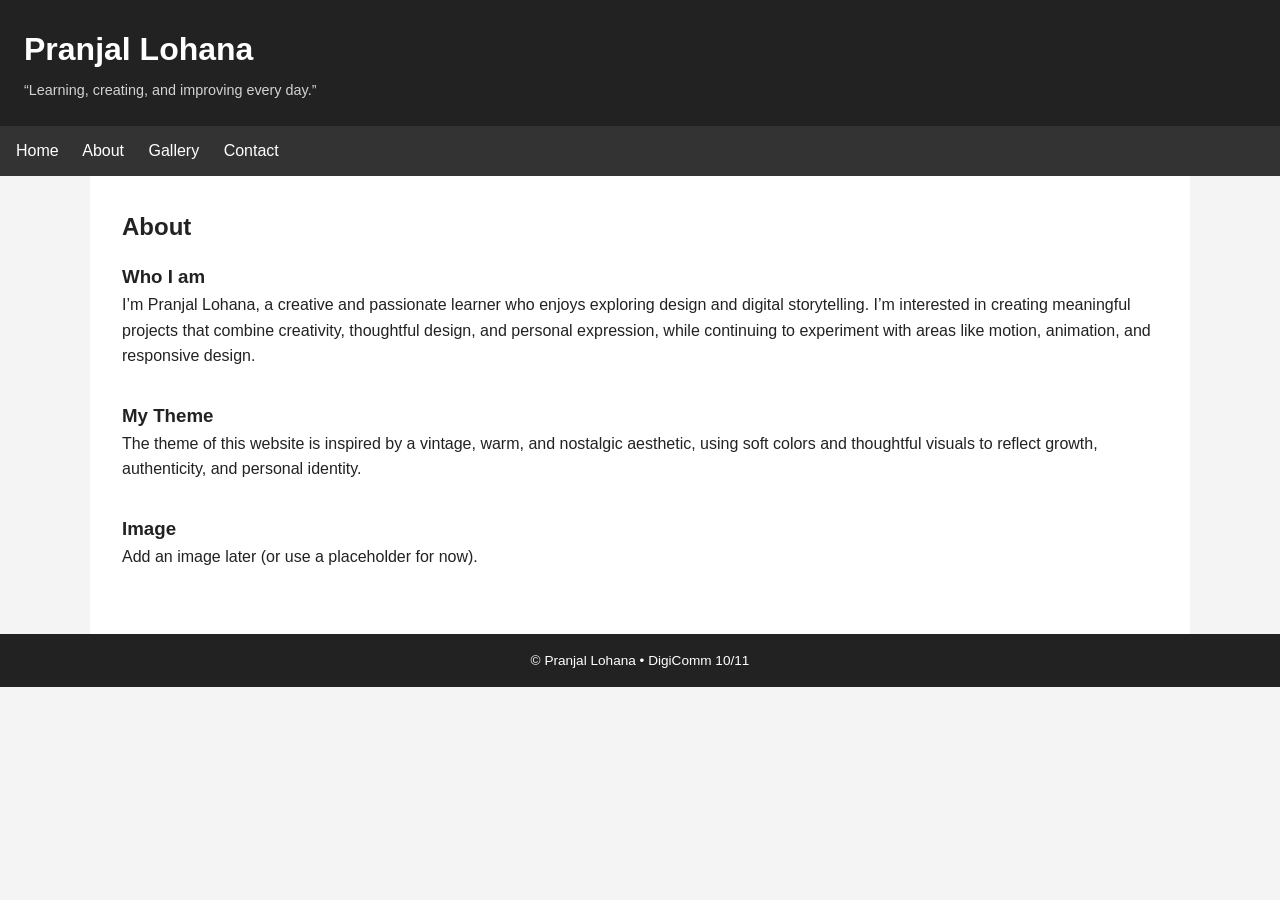
==== about.html @ 16913f79 "update file names" ====
<!doctype html>
<html lang="en">
<head>
  <meta charset="utf-8">
  <meta name="viewport" content="width=device-width, initial-scale=1">
  <title>Pranjal Lohana • About</title>

  <link rel="stylesheet" href="style.css">

</head>

<body>

  <!--
  FILE + LINK RULES (DO NOT IGNORE)
  1) Filenames must be lowercase: index.html, about.html, gallery.html OR projects.html, contact.html
  2) No spaces. No capitals. No renaming after you start.
  3) If a link doesn’t work, check spelling FIRST.
  4) Choose ONE navigation layout and use it on every page.
  -->

  <header>
    <h1>Pranjal Lohana</h1>
    <p>“Learning, creating, and improving every day.”</p>
  </header>

  <nav aria-label="Main navigation">
    <a href="index.html">Home</a>
    <a href="about.html">About</a>

    <!-- Pick ONE and delete the other everywhere -->
    <a href="gallery.html">Gallery</a>
    <!-- <a href="projects.html">Projects</a> -->

    <a href="contact.html">Contact</a>
  </nav>

  <main>
    <h2>About</h2>

    <section>
      <h3>Who I am</h3>
      <p>I’m Pranjal Lohana, a creative and passionate learner who enjoys exploring design and digital storytelling. I’m interested in creating meaningful projects that combine creativity, thoughtful design, and personal expression, while continuing to experiment with areas like motion, animation, and responsive design.</p>
    </section>

    <section>
      <h3>My Theme</h3>
      <p>The theme of this website is inspired by a vintage, warm, and nostalgic aesthetic, using soft colors and thoughtful visuals to reflect growth, authenticity, and personal identity. </p>
    </section>

    <section>
      <h3>Image</h3>
      <p>Add an image later (or use a placeholder for now).</p>
    </section>
  </main>

  <footer>
    <p>© Pranjal Lohana • DigiComm 10/11</p>
  </footer>

<script defer src="https://static.cloudflareinsights.com/beacon.min.js/vcd15cbe7772f49c399c6a5babf22c1241717689176015" integrity="sha512-ZpsOmlRQV6y907TI0dKBHq9Md29nnaEIPlkf84rnaERnq6zvWvPUqr2ft8M1aS28oN72PdrCzSjY4U6VaAw1EQ==" data-cf-beacon='{"version":"2024.11.0","token":"890e296de4ab443083747c565b7457a5","r":1,"server_timing":{"name":{"cfCacheStatus":true,"cfEdge":true,"cfExtPri":true,"cfL4":true,"cfOrigin":true,"cfSpeedBrain":true},"location_startswith":null}}' crossorigin="anonymous"></script>
</body>
</html>
---- style.css ----
/* ============================================================
   WEBSITE STYLESHEET — READ FIRST

   This file controls the look of your ENTIRE website.
   All pages (index, about, gallery, contact) use this file.

   ✔ You ARE expected to edit this file in Lesson 5.5
   ✔ Change values (fonts, colours, spacing) — not structure
   ✔ Save often and refresh your browser to see changes

   SAFE TO EDIT:
   - font-family
   - font-size
   - colors (color, background-color)
   - spacing (margin, padding)
   - borders, border-radius, box-shadow
   - hover effects

   DO NOT EDIT (yet):
   - layout structure rules
   - display: flex / grid on main layout containers
   - widths that control navigation placement
   - class or selector names

   RULES:
   - Make ONE change at a time
   - Refresh the browser after every change
   - If something breaks, undo your last change

   Need help?
   Use W3Schools:
   https://www.w3schools.com/css/

   ============================================================ */

   /* ==================================================
   GLOBAL RESET + BASE
   ================================================== */

* {
  box-sizing: border-box;
  margin: 0;
  padding: 0;
}

body {
  font-family: Arial, Helvetica, sans-serif;
  background-color: #f4f4f4;
  color: #222;
  line-height: 1.6;
}

/* ==================================================
   HEADER + TOP NAV
   ================================================== */

header {
  background-color: #222;
  color: #fff;
  padding: 1.5rem;
}

header h1 {
  margin-bottom: 0.25rem;
}

header p {
  font-size: 0.9rem;
  opacity: 0.8;
}

nav {
  background-color: #333;
  padding: 0.75rem 1rem;
}

nav a {
  color: #fff;
  text-decoration: none;
  margin-right: 1.25rem;
}

nav a:hover {
  text-decoration: underline;
}

/* ==================================================
   MAIN CONTENT
   ================================================== */

main {
  background-color: #fff;
  padding: 2rem;
  max-width: 1100px;
  margin: auto;
}

main h2 {
  margin-bottom: 1rem;
}

section {
  margin-bottom: 2rem;
}

/* ==================================================
   FOOTER
   ================================================== */

footer {
  background-color: #222;
  color: #fff;
  text-align: center;
  padding: 1rem;
  font-size: 0.85rem;
}

/* ==================================================
   STUDENT SAFE EDIT ZONE
   ==================================================
   ✔ Fonts
   ✔ Colours
   ✔ Spacing
   ✔ Nav styling
   ✖ Structural layout rules
   ================================================== */
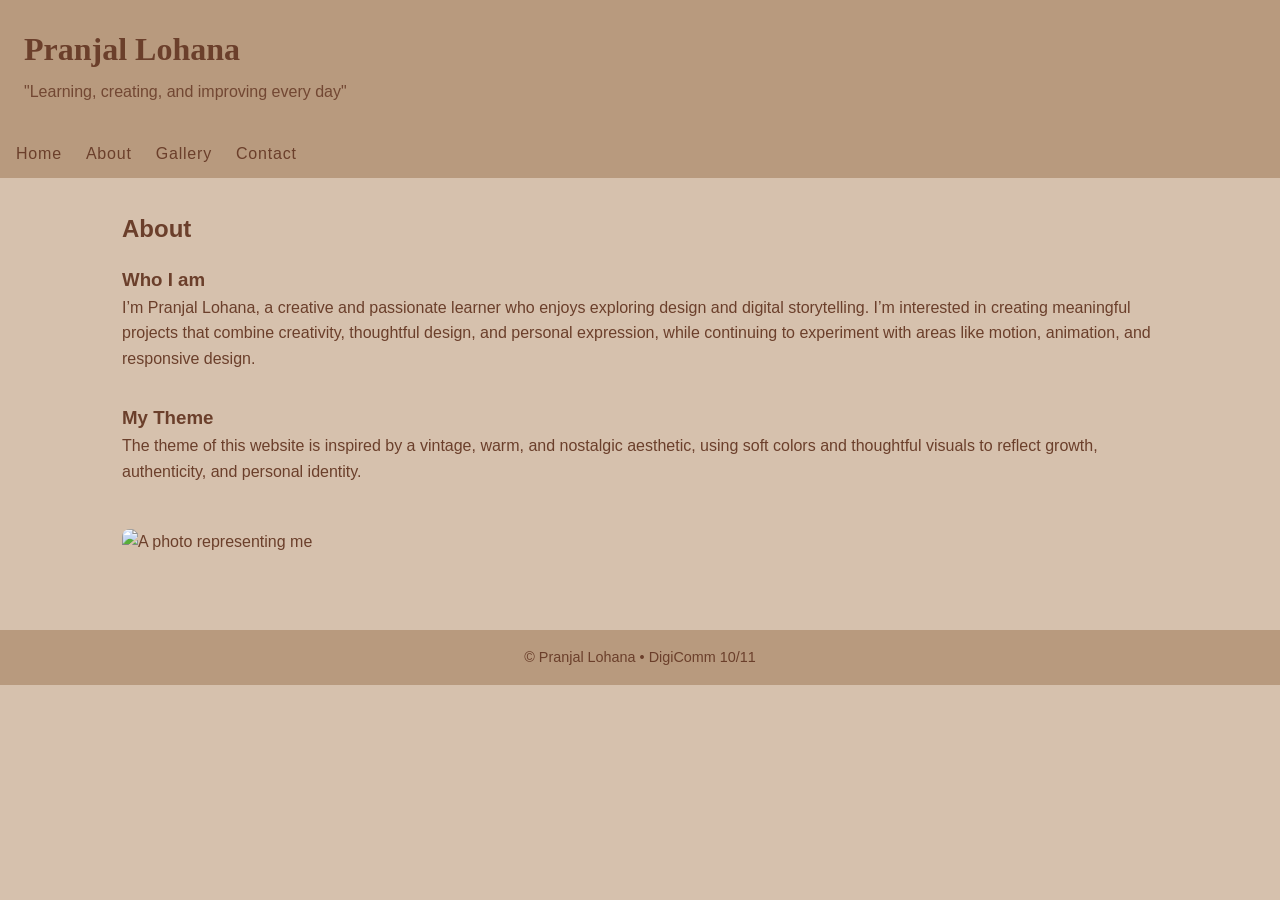
==== commit 6f6a0039: "Update files" ====
--- a/about.html
+++ b/about.html
@@ -21,7 +21,7 @@
 
   <header>
     <h1>Pranjal Lohana</h1>
-    <p>“Learning, creating, and improving every day.”</p>
+    <p>"Learning, creating, and improving every day"</p>
   </header>
 
   <nav aria-label="Main navigation">
@@ -45,13 +45,14 @@
 
     <section>
       <h3>My Theme</h3>
-      <p>The theme of this website is inspired by a vintage, warm, and nostalgic aesthetic, using soft colors and thoughtful visuals to reflect growth, authenticity, and personal identity. </p>
+      <p>The theme of this website is inspired by a vintage, warm, and nostalgic aesthetic, using soft colors and thoughtful visuals to reflect growth, authenticity, and personal identity.</p>
     </section>
 
     <section>
-      <h3>Image</h3>
-      <p>Add an image later (or use a placeholder for now).</p>
-    </section>
+
+  <img src="images/profile.jpg" alt="A photo representing me">
+</section>
+
   </main>
 
   <footer>
--- a/style.css
+++ b/style.css
@@ -1,40 +1,23 @@
-/* ============================================================
-   WEBSITE STYLESHEET — READ FIRST
+/* ==================================================
+   FONT IMPORTS
+   ================================================== */
 
-   This file controls the look of your ENTIRE website.
-   All pages (index, about, gallery, contact) use this file.
+@font-face {
+  font-family: "The Seasons";
+  src: url("fonts/the-seasons-regular.ttf") format("truetype");
+  font-weight: normal;
+  font-style: normal;
+}
 
-   ✔ You ARE expected to edit this file in Lesson 5.5
-   ✔ Change values (fonts, colours, spacing) — not structure
-   ✔ Save often and refresh your browser to see changes
+@font-face {
+  font-family: "TAN Pearl";
+  src: url("fonts/tan-pearl.otf") format("opentype");
+  font-weight: normal;
+  font-style: normal;
+}
 
-   SAFE TO EDIT:
-   - font-family
-   - font-size
-   - colors (color, background-color)
-   - spacing (margin, padding)
-   - borders, border-radius, box-shadow
-   - hover effects
-
-   DO NOT EDIT (yet):
-   - layout structure rules
-   - display: flex / grid on main layout containers
-   - widths that control navigation placement
-   - class or selector names
-
-   RULES:
-   - Make ONE change at a time
-   - Refresh the browser after every change
-   - If something breaks, undo your last change
-
-   Need help?
-   Use W3Schools:
-   https://www.w3schools.com/css/
-
-   ============================================================ */
-
-   /* ==================================================
-   GLOBAL RESET + BASE
+/* ==================================================
+   GLOBAL STYLES
    ================================================== */
 
 * {
@@ -44,9 +27,9 @@
 }
 
 body {
-  font-family: Arial, Helvetica, sans-serif;
-  background-color: #f4f4f4;
-  color: #222;
+  font-family: "TAN Pearl", serif;
+  background-color: #d6c1ad; /* soft beige */
+  color: #6b3f2b; /* warm brown text */
   line-height: 1.6;
 }
 
@@ -55,32 +38,40 @@
    ================================================== */
 
 header {
-  background-color: #222;
-  color: #fff;
+  background-color: #b89a7e; /* warm tan */
+  color: #6b3f2b;
   padding: 1.5rem;
 }
 
 header h1 {
+  font-family: "The Seasons", serif;
   margin-bottom: 0.25rem;
 }
 
 header p {
-  font-size: 0.9rem;
-  opacity: 0.8;
-}
+  font-size: 0.10
+  rem;
+  opacity: 0.90;
+  font-family: "Arial", Arial, sans-serif;
+
+
+} 
 
 nav {
-  background-color: #333;
+  background-color: #b89a7e;
   padding: 0.75rem 1rem;
 }
 
 nav a {
-  color: #fff;
+  font-family: "Arial", serif;
+  color: #6b3f2b;
   text-decoration: none;
   margin-right: 1.25rem;
+  letter-spacing: 0.05em;
 }
 
 nav a:hover {
+  color: #8a5a44; /* accent brown */
   text-decoration: underline;
 }
 
@@ -89,13 +80,15 @@
    ================================================== */
 
 main {
-  background-color: #fff;
+  background-color: #d6c1ad;
   padding: 2rem;
   max-width: 1100px;
   margin: auto;
+  font-family: "Arial", serif;
 }
 
 main h2 {
+  font-family: "Arial", serif;
   margin-bottom: 1rem;
 }
 
@@ -108,19 +101,16 @@
    ================================================== */
 
 footer {
-  background-color: #222;
-  color: #fff;
+  background-color: #b89a7e; /* darker brown */
+  color: #6b3f2b; /* light beige text */
   text-align: center;
   padding: 1rem;
-  font-size: 0.85rem;
+  font-size: 0.90rem;
+  font-family: "Arial", serif;
 }
-
-/* ==================================================
-   STUDENT SAFE EDIT ZONE
-   ==================================================
-   ✔ Fonts
-   ✔ Colours
-   ✔ Spacing
-   ✔ Nav styling
-   ✖ Structural layout rules
-   ================================================== */
+img {
+  max-width: 100%;
+  border-radius: 8px;
+  margin: 0.75rem 0;
+  cursor: pointer;
+}
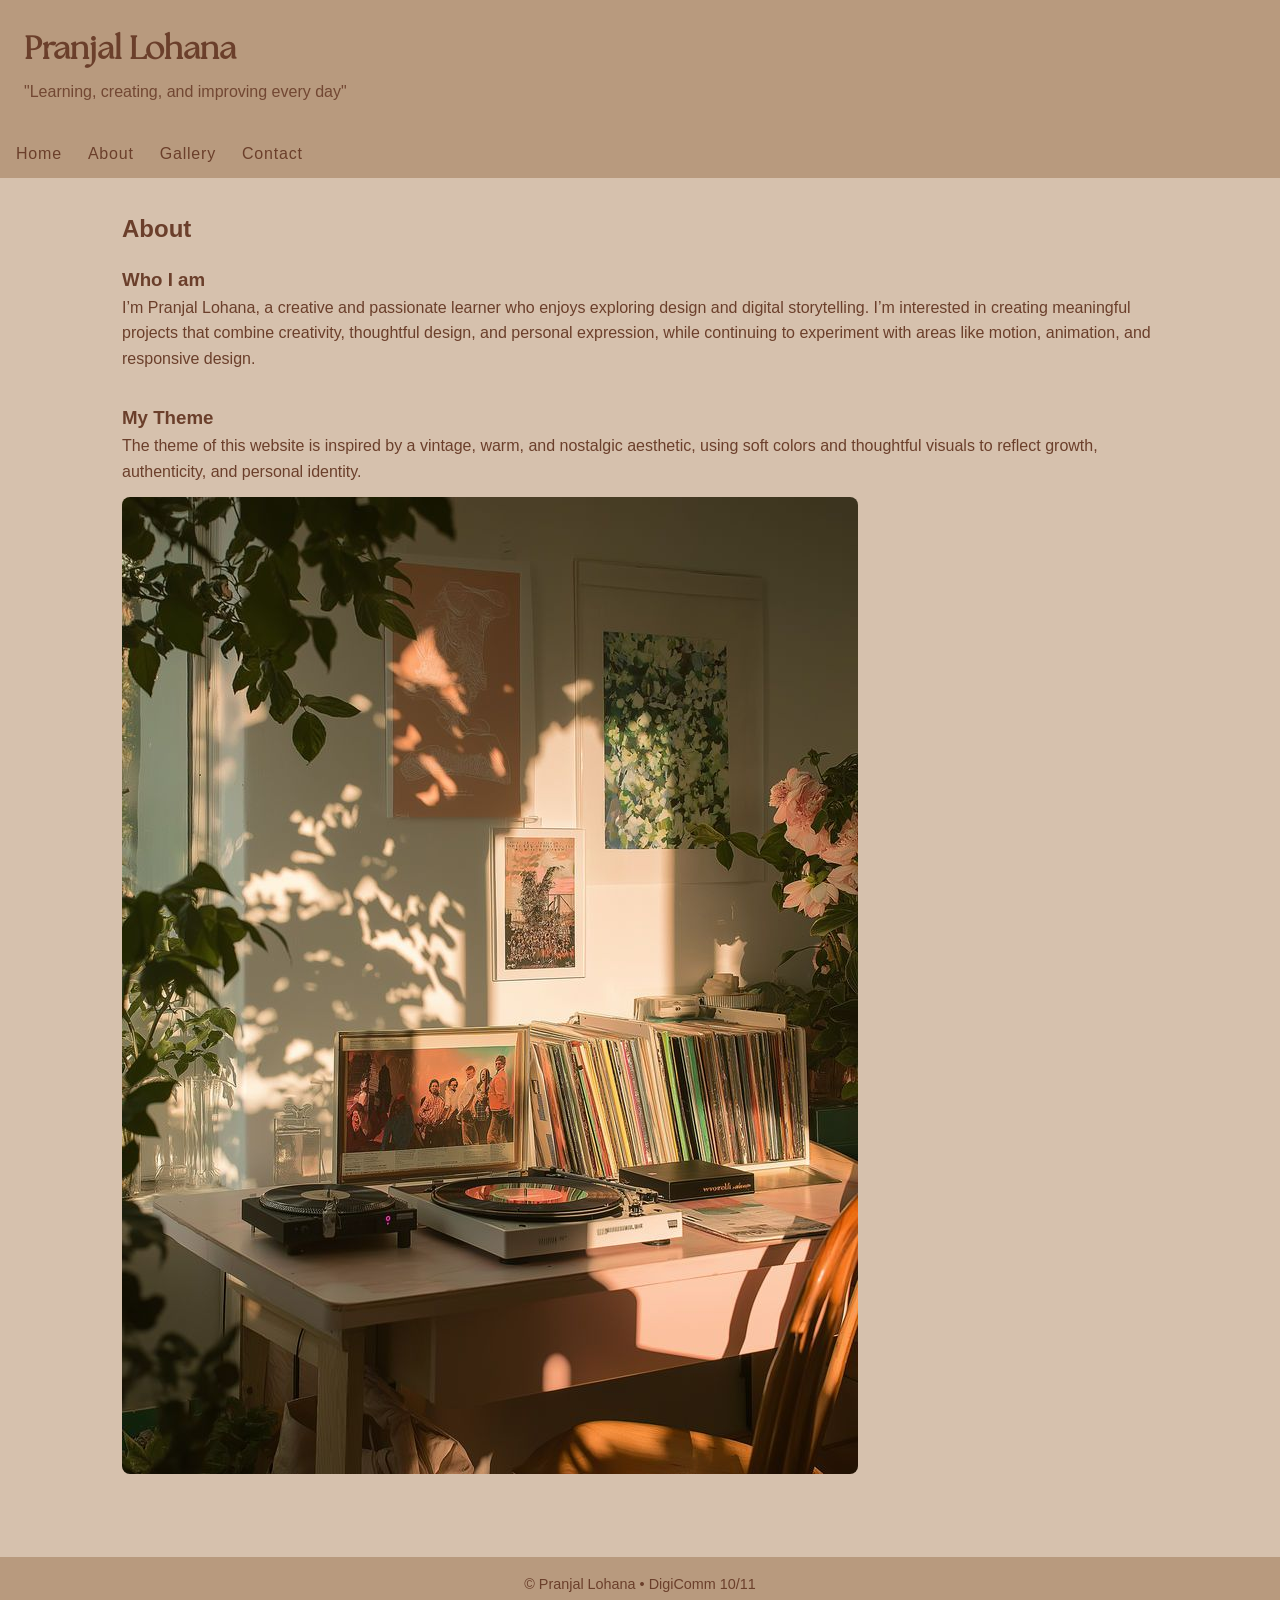
==== commit d50d8ba3: "Update file via upload" ====
--- a/about.html
+++ b/about.html
@@ -46,7 +46,7 @@
     <section>
       <h3>My Theme</h3>
       <p>The theme of this website is inspired by a vintage, warm, and nostalgic aesthetic, using soft colors and thoughtful visuals to reflect growth, authenticity, and personal identity.</p>
-    </section>
+    
 
     <section>
 
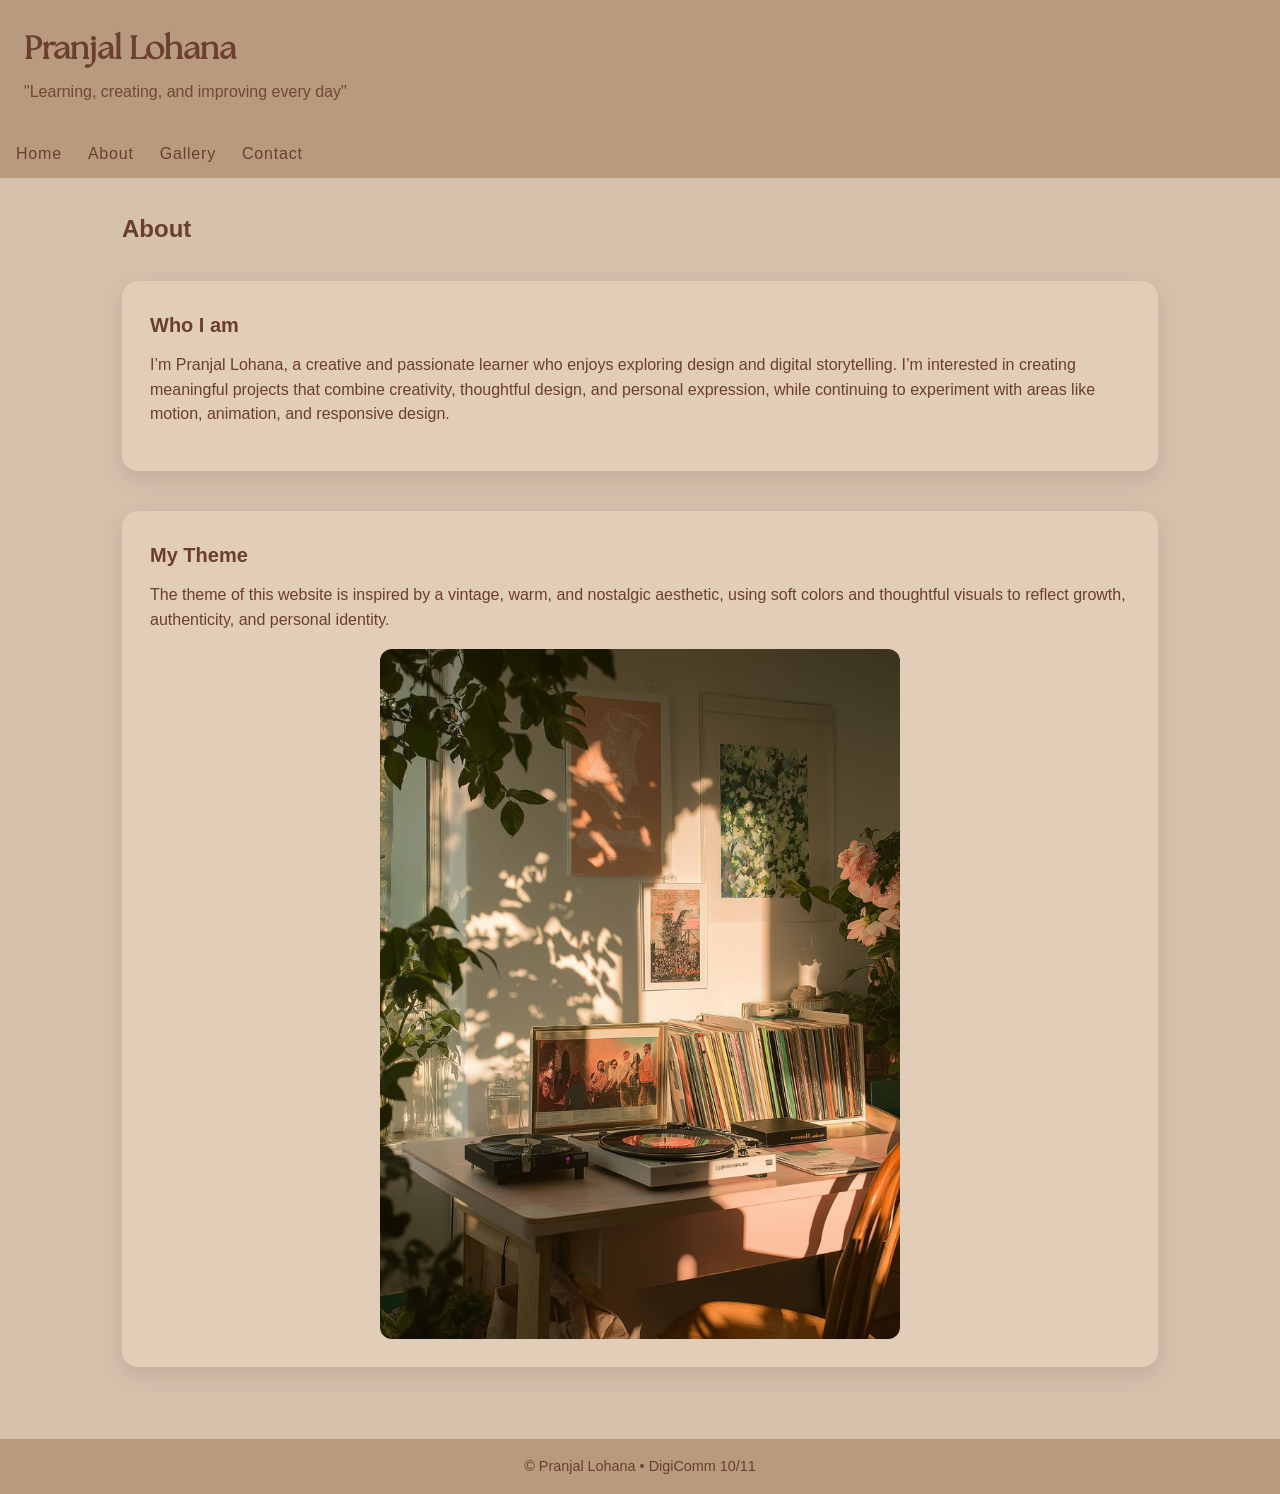
==== commit 36c9699f: "Update files via upload" ====
--- a/about.html
+++ b/about.html
@@ -46,12 +46,8 @@
     <section>
       <h3>My Theme</h3>
       <p>The theme of this website is inspired by a vintage, warm, and nostalgic aesthetic, using soft colors and thoughtful visuals to reflect growth, authenticity, and personal identity.</p>
-    
-
-    <section>
-
-  <img src="images/profile.jpg" alt="A photo representing me">
-</section>
+    <img src="images/profile.jpg" alt="A photo representing me">
+    </section>
 
   </main>
 
--- a/style.css
+++ b/style.css
@@ -19,6 +19,24 @@
 /* ==================================================
    GLOBAL STYLES
    ================================================== */
+
+/* ==================================================
+   STICKY FOOTER LAYOUT
+   ================================================== */
+
+html, body {
+  height: 100%;
+}
+
+body {
+  display: flex;
+  flex-direction: column;
+}
+
+main {
+  flex: 1;
+}
+
 
 * {
   box-sizing: border-box;
@@ -108,9 +126,111 @@
   font-size: 0.90rem;
   font-family: "Arial", serif;
 }
-img {
-  max-width: 100%;
-  border-radius: 8px;
-  margin: 0.75rem 0;
+/* ==================================================
+   GALLERY / CARD STYLE IMAGES
+   ================================================== */
+
+section img {
+  width: 100%;
+  max-width: 500px;
+  display: block;
+  border-radius: 12px;
+}
+
+/* Card container effect */
+section {
+  background-color: #e2cdb8; /* slightly lighter than background */
+  padding: 1.5rem;
+  border-radius: 14px;
+  box-shadow: 0 6px 20px rgba(90, 53, 37, 0.15);
+}
+
+/* Add breathing room between cards */
+section + section {
+  margin-top: 2rem;
+}
+
+/* Make clickable thumbnails feel intentional */
+section a img {
+  transition: transform 0.25s ease, box-shadow 0.25s ease;
   cursor: pointer;
 }
+
+section a img:hover {
+  transform: scale(1.02);
+  box-shadow: 0 8px 24px rgba(90, 53, 37, 0.25);
+}
+section h3 {
+  margin-bottom: 0.75rem;
+}
+
+section p {
+  margin-bottom: 1rem;
+  line-height: 1.5;
+}
+
+section img {
+  margin-top: 0.75rem;
+}
+/* ==================================================
+   GALLERY LAYOUT
+   ================================================== */
+
+/* Space under Gallery title */
+main h2 {
+  margin-bottom: 2rem;
+}
+
+/* Card container */
+main section {
+  background-color: #e2cdb8; /* lighter beige card */
+  padding: 1.75rem;
+  border-radius: 16px;
+  box-shadow: 0 8px 24px rgba(90, 53, 37, 0.15);
+  margin-bottom: 2.5rem;
+}
+
+/* Section headings */
+main section h3 {
+  font-size: 1.25rem;
+  margin-bottom: 0.75rem;
+}
+
+/* Paragraph spacing */
+main section p {
+  margin-bottom: 1rem;
+  line-height: 1.55;
+}
+
+/* Images inside gallery cards */
+main section img {
+  display: block;
+  width: 100%;
+  max-width: 520px;
+  margin-top: 1rem;
+  border-radius: 12px;
+}
+
+/* Center images if smaller than container */
+main section a img,
+main section > img {
+  margin-left: auto;
+  margin-right: auto;
+}
+
+/* Hover effect for video thumbnails */
+main section a img {
+  transition: transform 0.25s ease, box-shadow 0.25s ease;
+}
+
+main section a img:hover {
+  transform: scale(1.02);
+  box-shadow: 0 10px 28px rgba(90, 53, 37, 0.25);
+}
+
+/* Trigger warning emphasis */
+main section strong {
+  color: #5a3525;
+}
+
+
